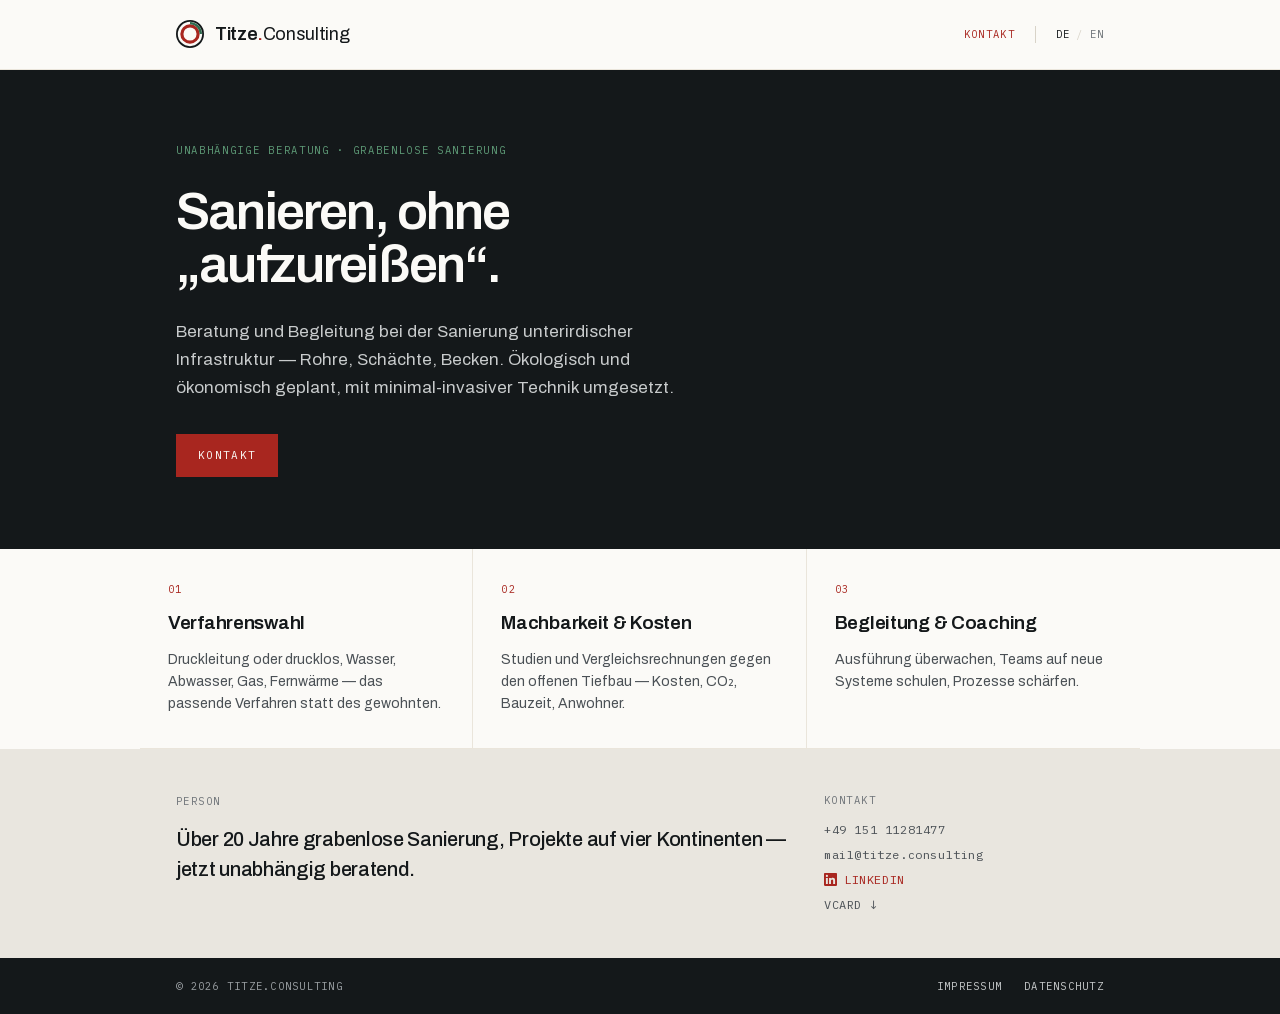
==== index.html @ 55b58c60 "Initial: Onepager (DE/EN), Visitenkarte und Designsystem - Statischer Onepager DE/EN gemäß Handover " ====
<!doctype html>
<html lang="de">
<head>
  <meta charset="utf-8">
  <title>Titze.Consulting</title>
  <meta name="viewport" content="width=device-width, initial-scale=1">
  <link rel="canonical" href="https://titze.consulting/de/">
  <link rel="alternate" hreflang="de" href="https://titze.consulting/de/">
  <link rel="alternate" hreflang="en" href="https://titze.consulting/en/">
  <link rel="alternate" hreflang="x-default" href="https://titze.consulting/de/">
  <meta http-equiv="refresh" content="0; url=/de/">
  <script>location.replace('/de/');</script>
</head>
<body>
  <p><a href="/de/">Weiter zu titze.consulting</a> · <a href="/en/">English version</a></p>
</body>
</html>
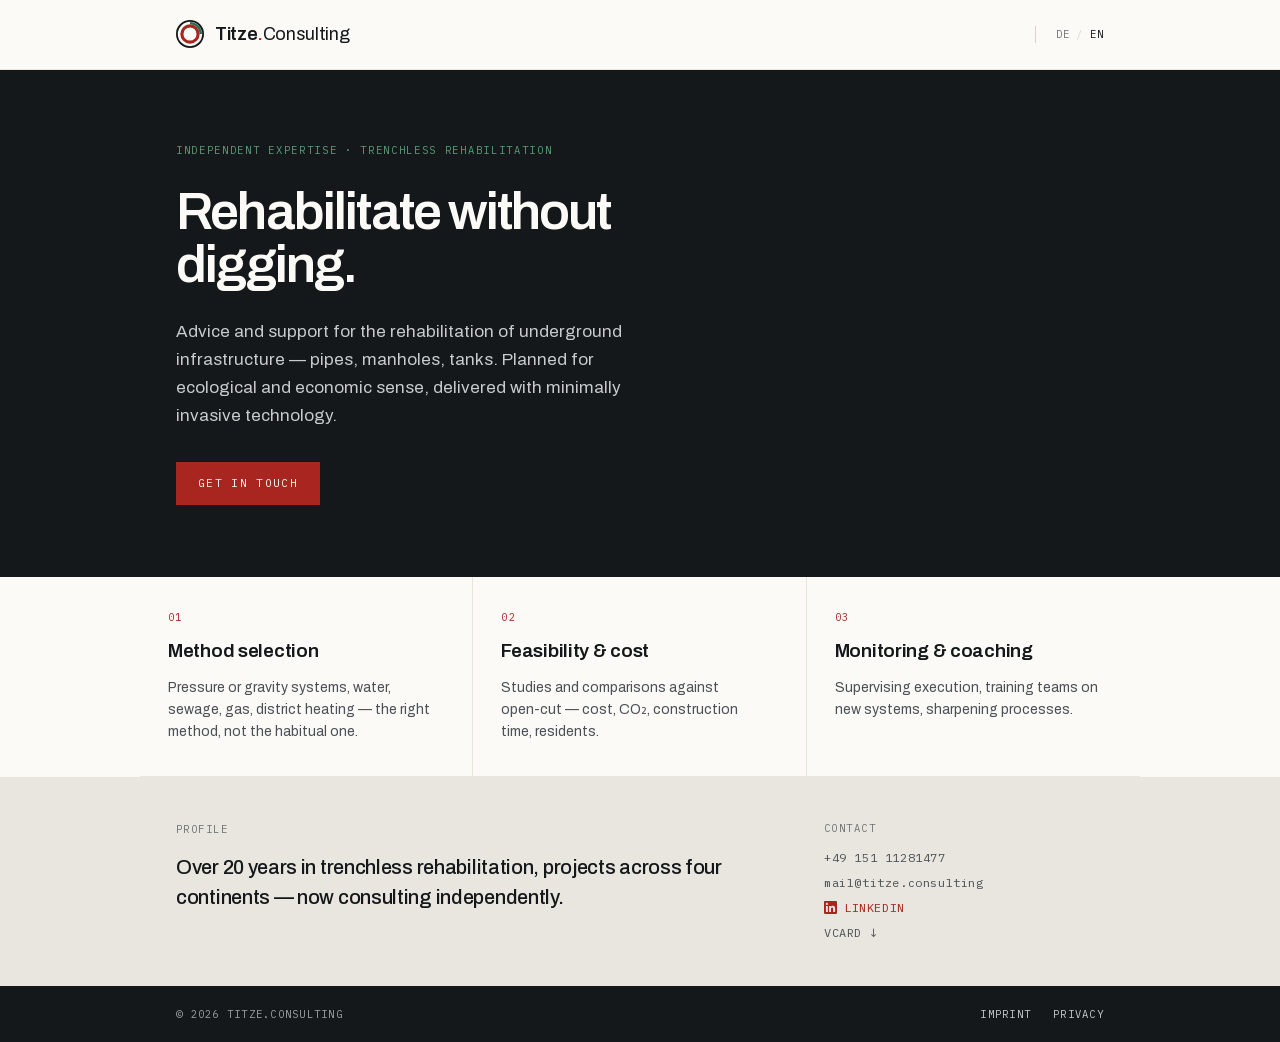
==== commit aaedd374: "Menü entfernen, Sprach-Autoerkennung, Sticky-Footer-Feinschliff - Menüpunkte (Leistungen/Person/Kont" ====
--- a/index.html
+++ b/index.html
@@ -8,8 +8,12 @@
   <link rel="alternate" hreflang="de" href="https://titze.consulting/de/">
   <link rel="alternate" hreflang="en" href="https://titze.consulting/en/">
   <link rel="alternate" hreflang="x-default" href="https://titze.consulting/de/">
+  <!-- Ohne JS: Fallback auf Deutsch (Hauptmarkt). Mit JS: Sprache des Browsers. -->
   <meta http-equiv="refresh" content="0; url=/de/">
-  <script>location.replace('/de/');</script>
+  <script>
+    var lang = (navigator.languages && navigator.languages[0]) || navigator.language || 'de';
+    location.replace(lang.toLowerCase().indexOf('en') === 0 ? '/en/' : '/de/');
+  </script>
 </head>
 <body>
   <p><a href="/de/">Weiter zu titze.consulting</a> · <a href="/en/">English version</a></p>
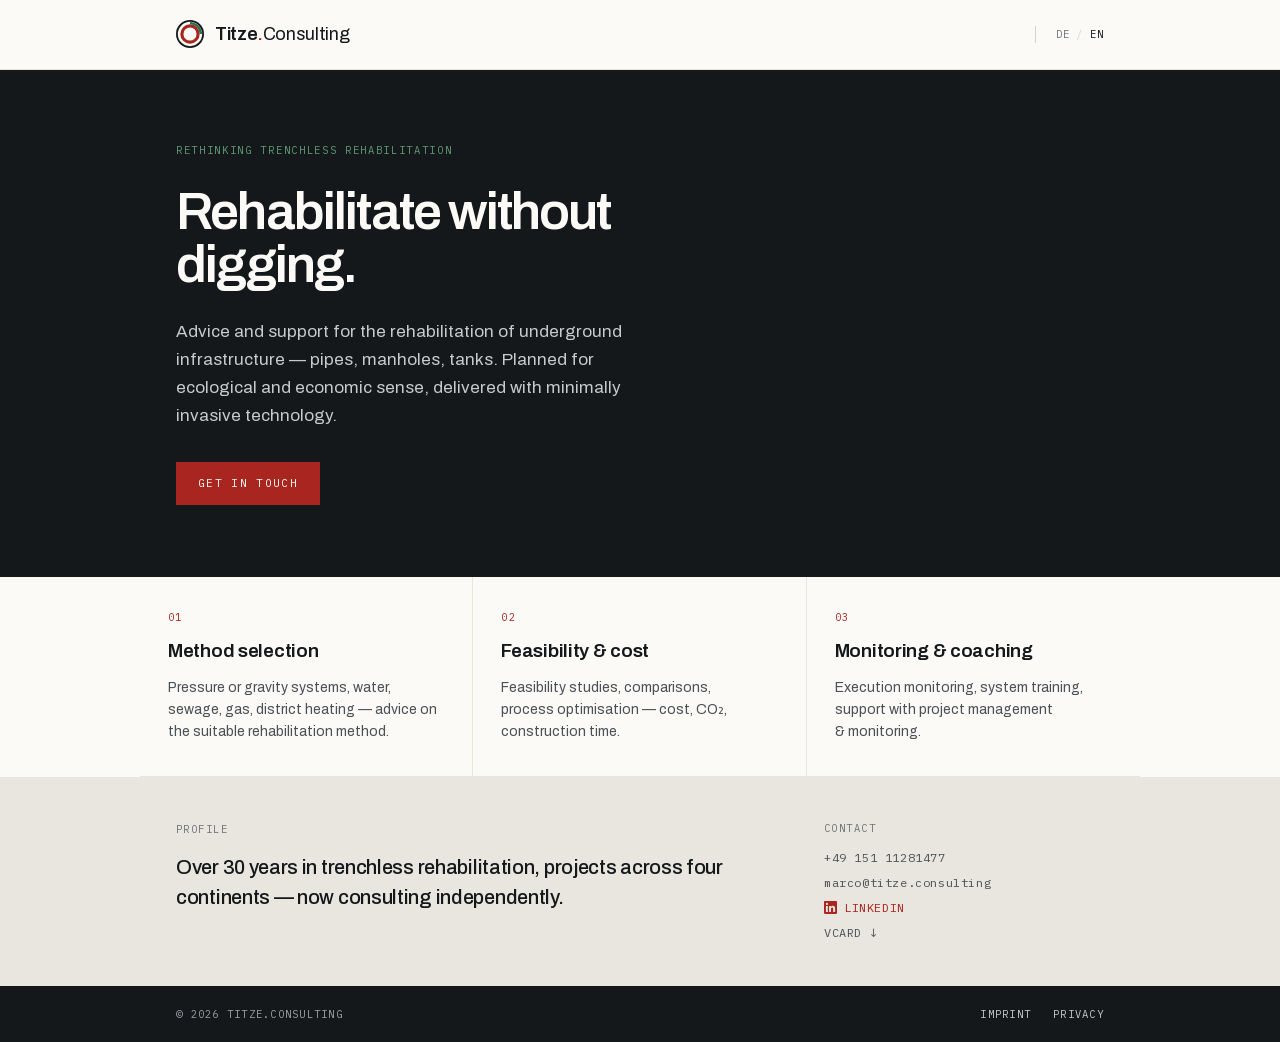
==== commit 84ec9b09: "Hero-Claim grün + Favicon-Fix - Hero-Eyebrow (grün) = Markenclaim 'RETHINKING TRENCHLESS REHABILITAT" ====
--- a/index.html
+++ b/index.html
@@ -8,6 +8,9 @@
   <link rel="alternate" hreflang="de" href="https://titze.consulting/de/">
   <link rel="alternate" hreflang="en" href="https://titze.consulting/en/">
   <link rel="alternate" hreflang="x-default" href="https://titze.consulting/de/">
+  <link rel="icon" href="/assets/favicon.svg" type="image/svg+xml">
+  <link rel="icon" href="/assets/favicon-32.png" sizes="32x32" type="image/png">
+  <link rel="apple-touch-icon" href="/assets/apple-touch-icon.png">
   <!-- Ohne JS: Fallback auf Deutsch (Hauptmarkt). Mit JS: Sprache des Browsers. -->
   <meta http-equiv="refresh" content="0; url=/de/">
   <script>
